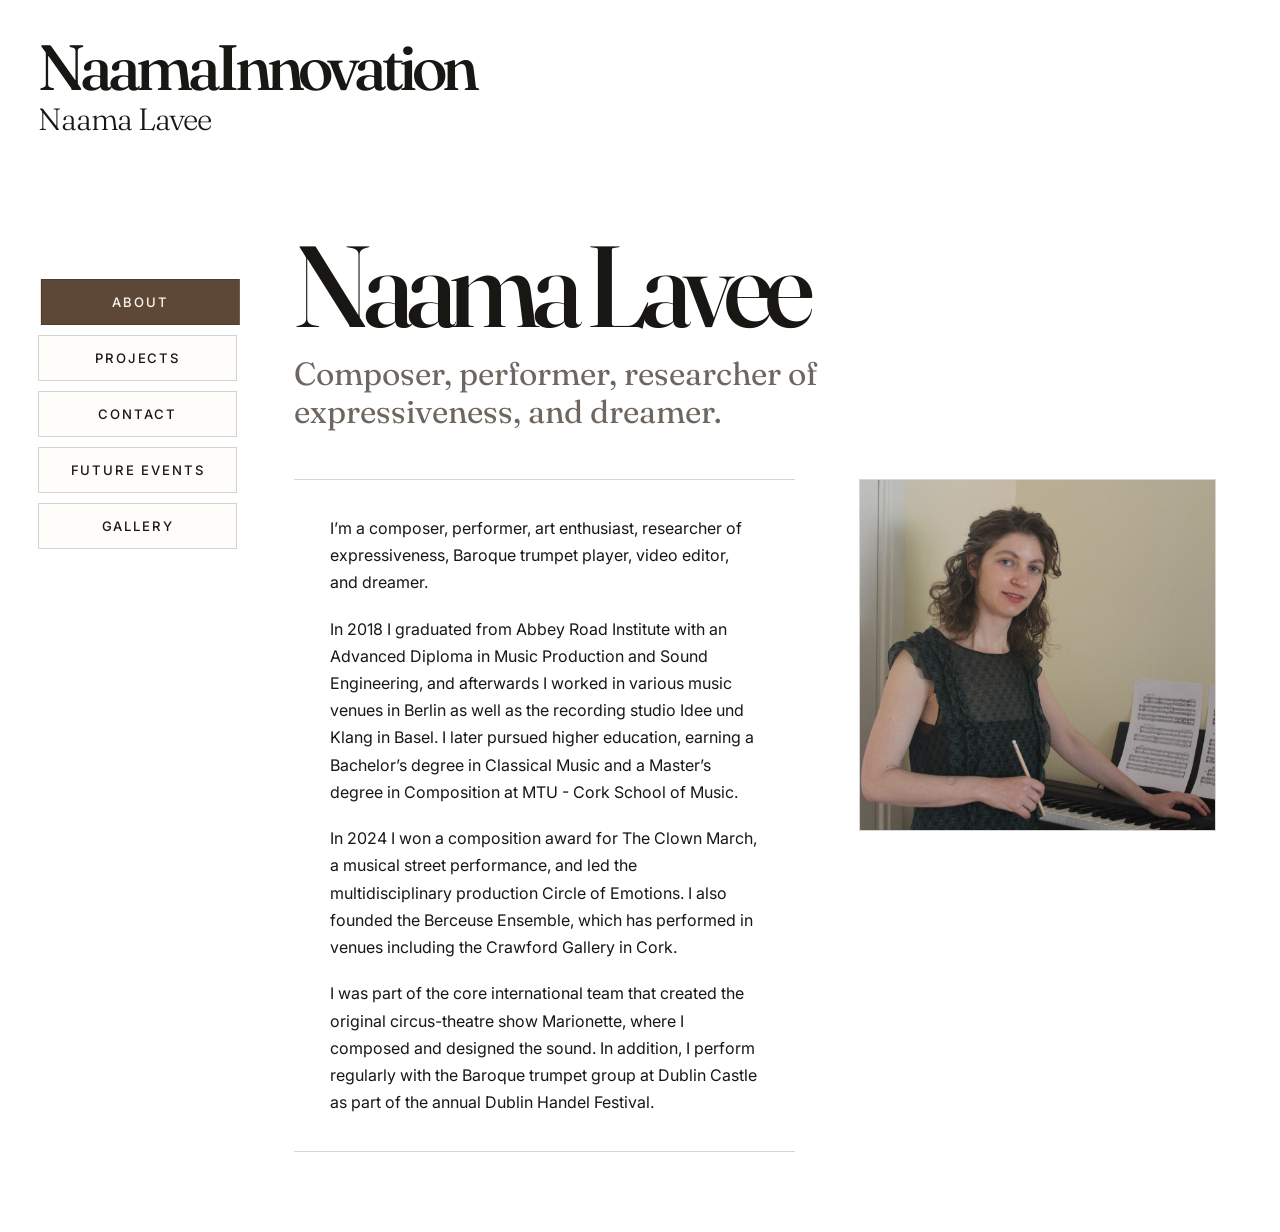
==== about/index.html @ 9650867d "Build NaamaInnovation website" ====
<!doctype html>
<html lang="en">
  <head>
    <meta charset="utf-8">
    <meta name="viewport" content="width=device-width, initial-scale=1">
    <title>About | NaamaInnovation</title>
    <meta name="description" content="About composer and performer Naama Lavee.">
    <link rel="preconnect" href="https://fonts.googleapis.com">
    <link rel="preconnect" href="https://fonts.gstatic.com" crossorigin>
    <link href="https://fonts.googleapis.com/css2?family=Fraunces:opsz,wght@9..144,300;9..144,500;9..144,700&family=Inter:wght@300;400;500;600&display=swap" rel="stylesheet">
    <link rel="stylesheet" href="/assets/css/styles.css?v=20260628-5">
  </head>
  <body class="content-page reference-page">
    <header class="site-brand" aria-label="Site title">
      <a class="brand-title" href="/">NaamaInnovation</a>
      <p class="brand-subtitle">Naama Lavee</p>
    </header>

    <nav class="sidebar" aria-label="Main navigation">
      <a href="/about/" aria-current="page">About</a>
      <a href="/works/">Projects</a>
      <a href="/contact/">Contact</a>
      <a href="/events/">Future Events</a>
      <a href="/gallery/">Gallery</a>
    </nav>

    <main class="page-shell">
      <section class="page-content">
        <h1 class="page-title">Naama Lavee</h1>
        <p class="page-subtitle">Composer, performer, researcher of expressiveness, and dreamer.</p>

        <div class="about-grid">
          <div class="about-copy">
            <p>I’m a composer, performer, art enthusiast, researcher of expressiveness, Baroque trumpet player, video editor, and dreamer.</p>
            <p>In 2018 I graduated from Abbey Road Institute with an Advanced Diploma in Music Production and Sound Engineering, and afterwards I worked in various music venues in Berlin as well as the recording studio Idee und Klang in Basel. I later pursued higher education, earning a Bachelor’s degree in Classical Music and a Master’s degree in Composition at MTU - Cork School of Music.</p>
            <p>In 2024 I won a composition award for The Clown March, a musical street performance, and led the multidisciplinary production Circle of Emotions. I also founded the Berceuse Ensemble, which has performed in venues including the Crawford Gallery in Cork.</p>
            <p>I was part of the core international team that created the original circus-theatre show Marionette, where I composed and designed the sound. In addition, I perform regularly with the Baroque trumpet group at Dublin Castle as part of the annual Dublin Handel Festival.</p>
          </div>
          <img class="portrait" src="/photos/png3.jpeg" alt="Naama Lavee portrait">
        </div>
      </section>
    </main>
  </body>
</html>
---- assets/css/styles.css ----
:root {
  --font-display: "Fraunces", Georgia, serif;
  --font-body: "Inter", Arial, sans-serif;
  --ink: #191714;
  --muted: #6e675f;
  --paper: #f5f0e7;
  --panel: rgba(248, 244, 235, 0.88);
  --line: rgba(25, 23, 20, 0.18);
  --accent: #5d4737;
  --sidebar-left: clamp(1rem, 3vw, 3rem);
  --content-left: clamp(12rem, 23vw, 20rem);
}

* {
  box-sizing: border-box;
}

html {
  min-height: 100%;
  scroll-behavior: smooth;
}

body {
  min-height: 100vh;
  margin: 0;
  color: var(--ink);
  background: var(--paper);
  font-family: var(--font-body);
  font-size: 16px;
  line-height: 1.7;
}

a {
  color: inherit;
}

.landing-page {
  min-height: 100vh;
  background-image: linear-gradient(90deg, rgba(0, 0, 0, 0.12), rgba(0, 0, 0, 0.02)), url("/photos/Landing%20page%20image.png");
  background-position: center;
  background-size: cover;
  background-attachment: fixed;
}

.content-page {
  background: #fff;
}

.projects-page,
.reference-page {
  background: #fff;
}

.projects-page .page-shell,
.projects-page .page-content,
.reference-page .page-shell,
.reference-page .page-content {
  background: #fff;
}

.site-brand {
  position: fixed;
  z-index: 10;
  top: clamp(1rem, 3vw, 2.35rem);
  left: var(--sidebar-left);
  width: min(42vw, 24rem);
  color: #f5efe2;
  text-shadow: 0 0.16rem 1rem rgba(0, 0, 0, 0.48);
}

.content-page .site-brand {
  color: var(--ink);
  text-shadow: none;
}

.brand-title {
  display: block;
  font-family: var(--font-display);
  font-size: clamp(2rem, 5vw, 5.4rem);
  font-weight: 500;
  line-height: 0.92;
  letter-spacing: -0.08em;
  text-decoration: none;
}

.brand-subtitle {
  margin: 0.45rem 0 0;
  font-family: var(--font-display);
  font-size: clamp(1.1rem, 2.4vw, 2.35rem);
  font-weight: 300;
  line-height: 1;
  letter-spacing: -0.035em;
}

.sidebar {
  position: fixed;
  z-index: 10;
  left: var(--sidebar-left);
  top: clamp(11rem, 31vh, 18rem);
  display: grid;
  width: min(12.4rem, 35vw);
  gap: 0.62rem;
}

.sidebar a {
  display: block;
  border: 1px solid rgba(245, 239, 226, 0.62);
  padding: 0.68rem 1rem;
  color: #f5efe2;
  background: rgba(24, 23, 22, 0.34);
  font-size: 0.82rem;
  font-weight: 500;
  letter-spacing: 0.14em;
  text-align: center;
  text-decoration: none;
  text-transform: uppercase;
  backdrop-filter: blur(6px);
  transition: background 180ms ease, color 180ms ease, transform 180ms ease;
}

.content-page .sidebar a {
  border-color: var(--line);
  color: var(--ink);
  background: rgba(255, 252, 245, 0.62);
}

.sidebar a:hover,
.sidebar a:focus-visible,
.sidebar a[aria-current="page"] {
  color: var(--ink);
  background: rgba(245, 239, 226, 0.88);
  transform: translateX(0.18rem);
}

.content-page .sidebar a:hover,
.content-page .sidebar a:focus-visible,
.content-page .sidebar a[aria-current="page"] {
  color: #fffaf0;
  background: var(--accent);
}

.page-shell {
  min-height: 100vh;
  padding: clamp(11rem, 26vh, 15rem) clamp(1.25rem, 5vw, 5rem) 5rem var(--content-left);
}

.page-content {
  width: min(100%, 70rem);
  margin-left: auto;
  margin-right: auto;
}

.projects-page .page-content {
  width: min(100%, 74rem);
  margin-left: auto;
  margin-right: 0;
}

.gallery-page .page-content {
  width: min(100%, 62rem);
  margin-left: auto;
  margin-right: 0;
}

.page-kicker {
  margin: 0 0 0.5rem;
  color: var(--muted);
  font-size: 0.78rem;
  font-weight: 600;
  letter-spacing: 0.2em;
  text-transform: uppercase;
}

.page-title {
  margin: 0;
  font-family: var(--font-display);
  font-size: clamp(3.2rem, 9vw, 8rem);
  font-weight: 500;
  line-height: 0.9;
  letter-spacing: -0.07em;
}

.page-subtitle {
  max-width: 42rem;
  margin: 1.1rem 0 3rem;
  color: var(--muted);
  font-family: var(--font-display);
  font-size: clamp(1.25rem, 2.6vw, 2rem);
  line-height: 1.18;
}

.about-grid {
  display: grid;
  grid-template-columns: minmax(0, 1.05fr) minmax(16rem, 0.75fr);
  gap: clamp(2rem, 5vw, 5rem);
  align-items: start;
}

.about-copy {
  padding: clamp(1.25rem, 3vw, 2.2rem);
  border-top: 1px solid var(--line);
  border-bottom: 1px solid var(--line);
  background: transparent;
}

.about-copy p {
  margin: 0 0 1.2rem;
}

.about-copy p:last-child {
  margin-bottom: 0;
}

.portrait {
  width: 100%;
  min-height: 22rem;
  object-fit: cover;
  border: 1px solid var(--line);
}

.works-list,
.events-list {
  display: grid;
  gap: 2rem;
}

.work-card {
  display: grid;
  grid-template-columns: minmax(13rem, 0.75fr) minmax(0, 1fr);
  min-height: 25rem;
  border-top: 1px solid var(--line);
  border-bottom: 1px solid var(--line);
  background: transparent;
}

.work-card-no-image {
  grid-template-columns: 1fr;
}

.work-card-no-image .work-body {
  max-width: none;
}

.work-body-with-video {
  display: grid;
  grid-template-columns: minmax(0, 0.95fr) minmax(18rem, 0.85fr);
  gap: clamp(1.5rem, 4vw, 3rem);
  align-items: start;
}

.work-visual {
  display: grid;
  align-content: start;
  padding: clamp(1rem, 3vw, 1.8rem);
}

.work-visual img {
  width: 100%;
  aspect-ratio: 4 / 5;
  object-fit: cover;
  border: 1px solid var(--line);
}

.work-body {
  padding: clamp(1.4rem, 4vw, 3rem);
}

.work-title,
.event-title {
  margin: 0;
  font-family: var(--font-display);
  font-size: clamp(2.2rem, 5vw, 4.8rem);
  font-weight: 500;
  line-height: 0.92;
  letter-spacing: -0.06em;
}

.work-subtitle {
  margin: 0.9rem 0 2rem;
  color: var(--muted);
  font-family: var(--font-display);
  font-size: clamp(1.1rem, 2.2vw, 1.6rem);
  line-height: 1.18;
}

.work-description {
  max-width: 37rem;
  margin: 0 0 1.8rem;
}

.credits {
  display: grid;
  gap: 0.35rem;
  margin: 0;
  color: var(--muted);
}

.credits div {
  display: grid;
  grid-template-columns: 14.5rem minmax(0, 1fr);
  gap: 1rem;
}

.credits dt {
  font-weight: 600;
  color: var(--ink);
  white-space: nowrap;
}

.credits dd {
  margin: 0;
  white-space: nowrap;
}

.video-embed {
  margin-top: 0;
}

.video-embed iframe {
  display: block;
  width: 100%;
  aspect-ratio: 16 / 9;
  border: 1px solid var(--line);
}

.events-grid {
  display: grid;
  grid-template-columns: repeat(2, minmax(0, 1fr));
  gap: clamp(1.4rem, 4vw, 3rem);
}

.event-list-reference {
  display: grid;
  gap: 0;
  border-top: 1px solid var(--line);
}

.event-column {
  min-height: 27rem;
  padding: clamp(1rem, 3vw, 1.8rem);
  border: 1px solid var(--line);
  background: rgba(255, 252, 245, 0.74);
}

.event-heading {
  margin: 0 0 1.6rem;
  color: var(--muted);
  font-size: 0.8rem;
  font-weight: 700;
  letter-spacing: 0.18em;
  text-transform: uppercase;
}

.event-card {
  display: grid;
  grid-template-columns: minmax(9rem, 0.36fr) minmax(0, 1fr) auto;
  gap: clamp(1rem, 3vw, 3rem);
  align-items: start;
  padding: 1.7rem 0;
  border-bottom: 1px solid var(--line);
}

.event-date {
  margin: 0;
  color: var(--ink);
  font-size: 0.92rem;
  font-weight: 600;
}

.event-main {
  min-width: 0;
}

.event-main .event-title {
  font-family: var(--font-body);
  font-size: clamp(1.15rem, 2vw, 1.55rem);
  font-weight: 500;
  line-height: 1.25;
  letter-spacing: 0.03em;
}

.event-meta,
.event-description {
  margin: 0.7rem 0 0;
  color: var(--muted);
}

.event-link {
  display: inline-block;
  margin-top: 0.25rem;
  font-size: 0.85rem;
  font-weight: 600;
  letter-spacing: 0.08em;
  text-transform: uppercase;
}

.contact-panel {
  display: inline-block;
  padding: clamp(1.4rem, 4vw, 3rem) 0;
  border-top: 1px solid var(--line);
  border-bottom: 1px solid var(--line);
  background: transparent;
}

.contact-links {
  display: grid;
  gap: 0.85rem;
}

.contact-email {
  font-family: var(--font-display);
  font-size: clamp(1rem, 2vw, 1.6rem);
  line-height: 1.1;
  letter-spacing: -0.04em;
  text-decoration-thickness: 0.05em;
  text-underline-offset: 0.16em;
}

.contact-instagram {
  color: var(--muted);
  font-size: clamp(0.95rem, 1.6vw, 1.15rem);
  text-decoration-thickness: 0.05em;
  text-underline-offset: 0.18em;
}

.gallery-grid {
  display: grid;
  grid-template-columns: repeat(3, minmax(0, 1fr));
  gap: clamp(0.75rem, 2vw, 1.25rem);
  margin-top: 2rem;
}

.gallery-grid img {
  width: 100%;
  aspect-ratio: 1 / 1;
  object-fit: cover;
  border: 1px solid var(--line);
  cursor: zoom-in;
  transition: opacity 160ms ease, transform 160ms ease;
}

.gallery-grid img:hover,
.gallery-grid img:focus-visible {
  opacity: 0.82;
  transform: scale(0.985);
  outline: none;
}

.lightbox[hidden] {
  display: none;
}

.lightbox {
  position: fixed;
  z-index: 100;
  inset: 0;
  display: grid;
  place-items: center;
  padding: clamp(1rem, 4vw, 3rem);
  background: rgba(12, 11, 10, 0.86);
}

.lightbox img {
  max-width: min(100%, 78rem);
  max-height: 88vh;
  object-fit: contain;
  box-shadow: 0 1rem 4rem rgba(0, 0, 0, 0.35);
}

.lightbox-close {
  position: fixed;
  top: 1rem;
  right: 1rem;
  border: 1px solid rgba(255, 255, 255, 0.4);
  padding: 0.65rem 0.9rem;
  color: #fff;
  background: rgba(0, 0, 0, 0.32);
  font-family: var(--font-body);
  font-size: 0.78rem;
  font-weight: 600;
  letter-spacing: 0.12em;
  text-transform: uppercase;
  cursor: pointer;
}

.lightbox-open {
  overflow: hidden;
}

.empty-state {
  padding: 1rem;
  color: var(--muted);
  border: 1px solid var(--line);
  background: rgba(255, 252, 245, 0.74);
}

@media (max-width: 820px) {
  :root {
    --content-left: 1rem;
  }

  .landing-page {
    background-attachment: scroll;
    background-position: 58% center;
  }

  .site-brand {
    position: absolute;
    width: calc(100% - 2rem);
  }

  .sidebar {
    position: absolute;
    top: auto;
    right: 1rem;
    bottom: 1.25rem;
    left: 1rem;
    width: auto;
    grid-template-columns: repeat(2, 1fr);
  }

  .content-page .sidebar {
    top: 8.5rem;
    bottom: auto;
  }

  .sidebar {
    grid-template-columns: repeat(3, 1fr);
  }

  .page-shell {
    padding-top: 15rem;
    padding-right: 1rem;
    padding-bottom: 3rem;
  }

  .page-content {
    margin: 0;
  }

  .about-grid,
  .work-card,
  .events-grid,
  .gallery-grid {
    grid-template-columns: 1fr;
  }

  .work-visual {
    border-right: 0;
    border-bottom: 1px solid var(--line);
  }

  .work-visual img {
    aspect-ratio: 16 / 10;
  }

  .event-card {
    grid-template-columns: 1fr;
    gap: 0.5rem;
  }

  .work-body-with-video {
    grid-template-columns: 1fr;
  }

  .gallery-grid {
    grid-template-columns: repeat(2, minmax(0, 1fr));
  }

  .event-link {
    margin-top: 0.4rem;
  }
}

@media (max-width: 520px) {
  .brand-title {
    font-size: clamp(2rem, 12vw, 3.8rem);
  }

  .sidebar a {
    padding: 0.62rem 0.7rem;
    font-size: 0.72rem;
  }

  .sidebar {
    grid-template-columns: repeat(2, 1fr);
  }

  .credits div {
    grid-template-columns: 1fr;
    gap: 0.05rem;
  }
}
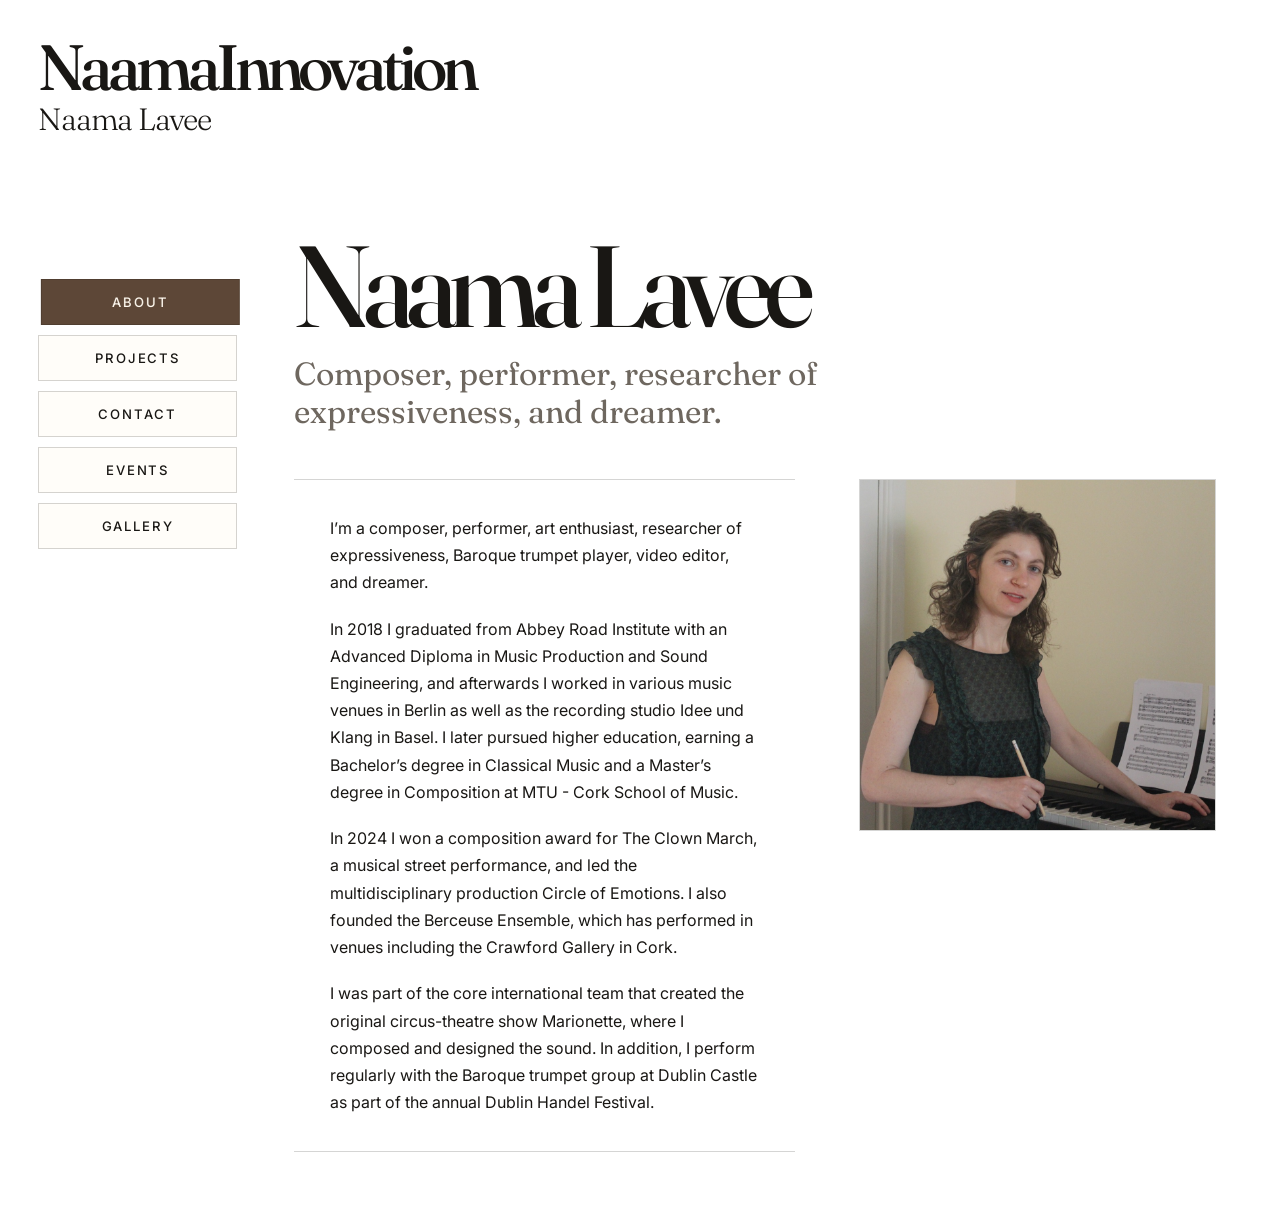
==== commit ad5c6509: "Add update workflow refinements" ====
--- a/about/index.html
+++ b/about/index.html
@@ -8,7 +8,7 @@
     <link rel="preconnect" href="https://fonts.googleapis.com">
     <link rel="preconnect" href="https://fonts.gstatic.com" crossorigin>
     <link href="https://fonts.googleapis.com/css2?family=Fraunces:opsz,wght@9..144,300;9..144,500;9..144,700&family=Inter:wght@300;400;500;600&display=swap" rel="stylesheet">
-    <link rel="stylesheet" href="/assets/css/styles.css?v=20260628-5">
+    <link rel="stylesheet" href="/assets/css/styles.css?v=20260628-9">
   </head>
   <body class="content-page reference-page">
     <header class="site-brand" aria-label="Site title">
@@ -20,7 +20,7 @@
       <a href="/about/" aria-current="page">About</a>
       <a href="/works/">Projects</a>
       <a href="/contact/">Contact</a>
-      <a href="/events/">Future Events</a>
+      <a href="/events/">Events</a>
       <a href="/gallery/">Gallery</a>
     </nav>
 
--- a/assets/css/styles.css
+++ b/assets/css/styles.css
@@ -162,6 +162,12 @@
   margin-right: 0;
 }
 
+.events-page .page-content {
+  width: min(100%, 64rem);
+  margin-left: auto;
+  margin-right: 0;
+}
+
 .page-kicker {
   margin: 0 0 0.5rem;
   color: var(--muted);
@@ -313,7 +319,13 @@
 }
 
 .video-embed {
+  display: grid;
+  gap: 1rem;
   margin-top: 0;
+}
+
+.video-count-2 {
+  grid-template-columns: repeat(2, minmax(0, 1fr));
 }
 
 .video-embed iframe {
@@ -353,7 +365,7 @@
 
 .event-card {
   display: grid;
-  grid-template-columns: minmax(9rem, 0.36fr) minmax(0, 1fr) auto;
+  grid-template-columns: 9rem minmax(0, 1fr) 8rem;
   gap: clamp(1rem, 3vw, 3rem);
   align-items: start;
   padding: 1.7rem 0;
@@ -379,6 +391,11 @@
   letter-spacing: 0.03em;
 }
 
+.event-main .event-title a {
+  text-decoration-thickness: 0.045em;
+  text-underline-offset: 0.16em;
+}
+
 .event-meta,
 .event-description {
   margin: 0.7rem 0 0;
@@ -391,7 +408,12 @@
   font-size: 0.85rem;
   font-weight: 600;
   letter-spacing: 0.08em;
+  text-align: right;
   text-transform: uppercase;
+}
+
+.event-link-placeholder {
+  display: block;
 }
 
 .contact-panel {
@@ -563,6 +585,10 @@
     grid-template-columns: 1fr;
   }
 
+  .video-count-2 {
+    grid-template-columns: 1fr;
+  }
+
   .gallery-grid {
     grid-template-columns: repeat(2, minmax(0, 1fr));
   }
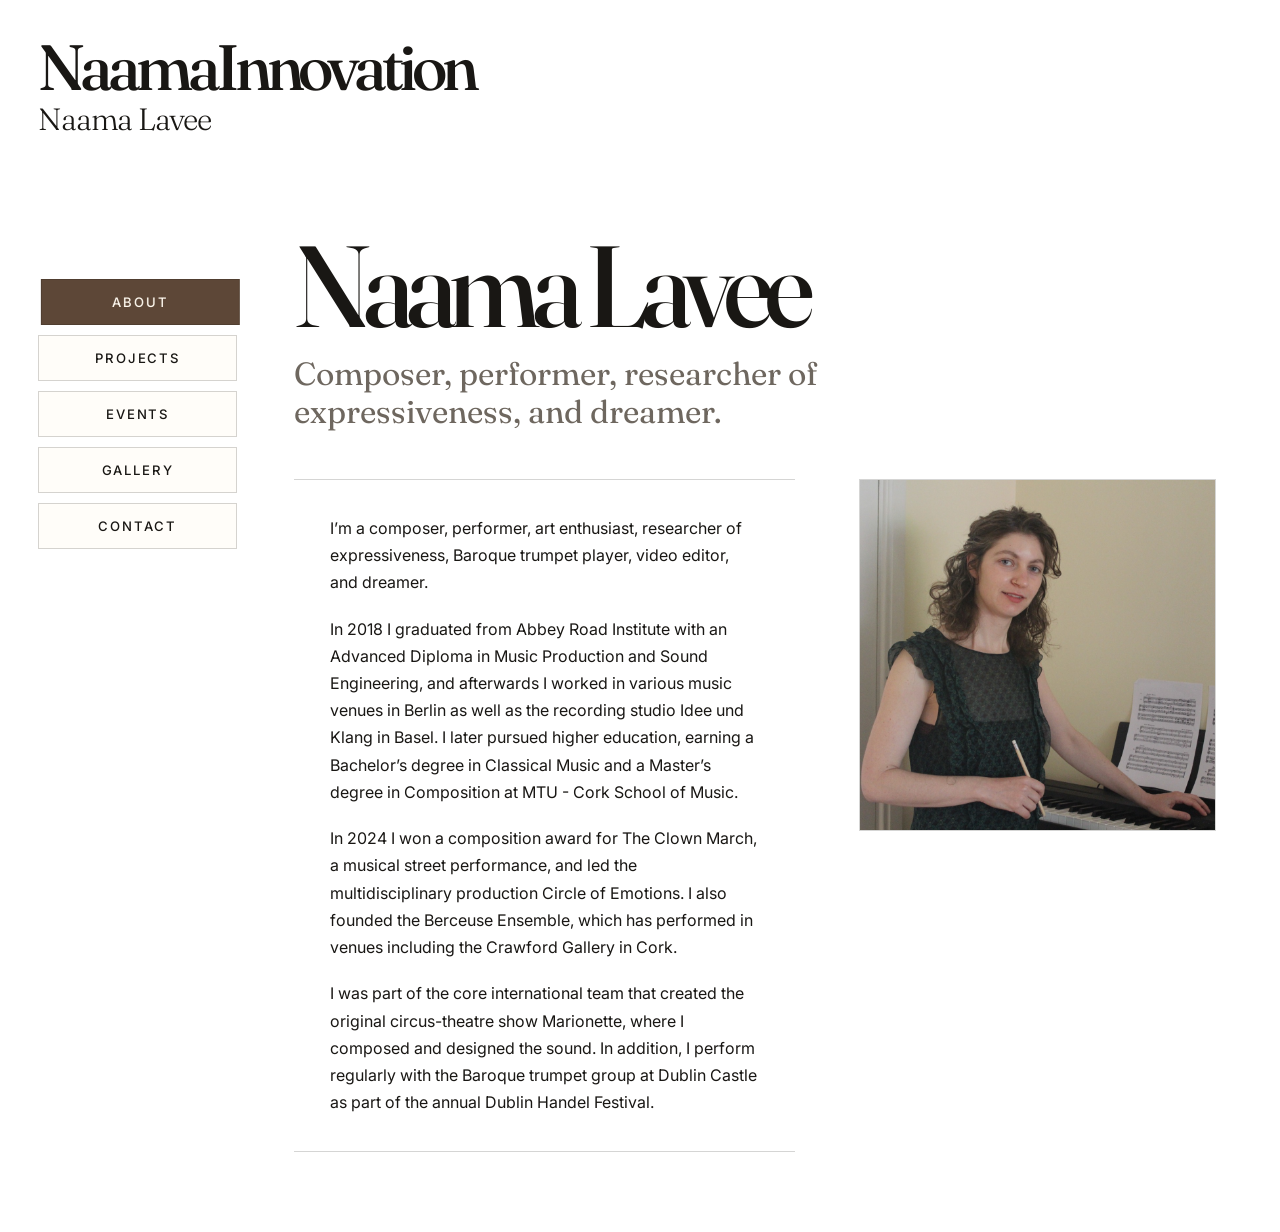
==== commit 0b64d95c: "Refine contact and page layouts" ====
--- a/about/index.html
+++ b/about/index.html
@@ -8,20 +8,26 @@
     <link rel="preconnect" href="https://fonts.googleapis.com">
     <link rel="preconnect" href="https://fonts.gstatic.com" crossorigin>
     <link href="https://fonts.googleapis.com/css2?family=Fraunces:opsz,wght@9..144,300;9..144,500;9..144,700&family=Inter:wght@300;400;500;600&display=swap" rel="stylesheet">
-    <link rel="stylesheet" href="/assets/css/styles.css?v=20260628-9">
+    <link rel="stylesheet" href="/assets/css/styles.css?v=20260628-13">
   </head>
-  <body class="content-page reference-page">
+  <body class="content-page reference-page about-page">
     <header class="site-brand" aria-label="Site title">
       <a class="brand-title" href="/">NaamaInnovation</a>
       <p class="brand-subtitle">Naama Lavee</p>
     </header>
 
-    <nav class="sidebar" aria-label="Main navigation">
+    <button class="menu-toggle" type="button" aria-label="Open menu" aria-expanded="false" aria-controls="main-navigation">
+      <span></span>
+      <span></span>
+      <span></span>
+    </button>
+
+    <nav class="sidebar" id="main-navigation" aria-label="Main navigation">
       <a href="/about/" aria-current="page">About</a>
       <a href="/works/">Projects</a>
-      <a href="/contact/">Contact</a>
       <a href="/events/">Events</a>
       <a href="/gallery/">Gallery</a>
+      <a href="/contact/">Contact</a>
     </nav>
 
     <main class="page-shell">
@@ -40,5 +46,6 @@
         </div>
       </section>
     </main>
+    <script src="/assets/js/menu.js?v=20260628-11"></script>
   </body>
 </html>
--- a/assets/css/styles.css
+++ b/assets/css/styles.css
@@ -132,6 +132,10 @@
   transform: translateX(0.18rem);
 }
 
+.menu-toggle {
+  display: none;
+}
+
 .content-page .sidebar a:hover,
 .content-page .sidebar a:focus-visible,
 .content-page .sidebar a[aria-current="page"] {
@@ -163,6 +167,13 @@
 }
 
 .events-page .page-content {
+  width: min(100%, 64rem);
+  margin-left: auto;
+  margin-right: 0;
+}
+
+.about-page .page-content,
+.contact-page .page-content {
   width: min(100%, 64rem);
   margin-left: auto;
   margin-right: 0;
@@ -418,6 +429,7 @@
 
 .contact-panel {
   display: inline-block;
+  margin-top: clamp(2.5rem, 8vw, 6rem);
   padding: clamp(1.4rem, 4vw, 3rem) 0;
   border-top: 1px solid var(--line);
   border-bottom: 1px solid var(--line);
@@ -439,10 +451,69 @@
 }
 
 .contact-instagram {
-  color: var(--muted);
-  font-size: clamp(0.95rem, 1.6vw, 1.15rem);
-  text-decoration-thickness: 0.05em;
-  text-underline-offset: 0.18em;
+  display: inline-grid;
+  width: 2.15rem;
+  height: 2.15rem;
+  place-items: center;
+  color: var(--muted);
+}
+
+.contact-instagram svg {
+  width: 100%;
+  height: 100%;
+  fill: none;
+  stroke: currentColor;
+  stroke-width: 1.5;
+}
+
+.contact-form {
+  display: grid;
+  width: min(100%, 42rem);
+  gap: 1.1rem;
+  padding: clamp(1.2rem, 3vw, 2rem) 0;
+  border-top: 1px solid var(--line);
+  border-bottom: 1px solid var(--line);
+}
+
+.contact-form label {
+  display: grid;
+  gap: 0.4rem;
+}
+
+.contact-form span {
+  color: var(--muted);
+  font-size: 0.78rem;
+  font-weight: 600;
+  letter-spacing: 0.14em;
+  text-transform: uppercase;
+}
+
+.contact-form input,
+.contact-form textarea {
+  width: 100%;
+  border: 1px solid var(--line);
+  padding: 0.85rem 0.9rem;
+  color: var(--ink);
+  background: #fff;
+  font: inherit;
+}
+
+.contact-form textarea {
+  resize: vertical;
+}
+
+.contact-form button {
+  justify-self: end;
+  border: 1px solid var(--ink);
+  padding: 0.72rem 2rem;
+  color: #fff;
+  background: var(--ink);
+  font-family: var(--font-body);
+  font-size: 0.82rem;
+  font-weight: 600;
+  letter-spacing: 0.14em;
+  text-transform: uppercase;
+  cursor: pointer;
 }
 
 .gallery-grid {
@@ -527,36 +598,124 @@
   }
 
   .site-brand {
-    position: absolute;
-    width: calc(100% - 2rem);
+    position: fixed;
+    top: 0;
+    left: 0;
+    width: 100%;
+    padding: 0.95rem 4.5rem 1rem 1rem;
+    background: rgba(255, 255, 255, 0.94);
+    border-bottom: 1px solid var(--line);
+    color: var(--ink);
+    text-shadow: none;
+    backdrop-filter: blur(10px);
+  }
+
+  .landing-page .site-brand {
+    color: var(--ink);
+    text-shadow: none;
+  }
+
+  .brand-title {
+    font-size: clamp(2rem, 11vw, 3.4rem);
+  }
+
+  .brand-subtitle {
+    font-size: clamp(1.1rem, 5vw, 1.55rem);
+  }
+
+  .menu-toggle {
+    position: fixed;
+    z-index: 30;
+    top: 1rem;
+    right: 1rem;
+    display: grid;
+    gap: 0.27rem;
+    width: 2.85rem;
+    height: 2.85rem;
+    place-content: center;
+    border: 1px solid var(--line);
+    background: rgba(255, 255, 255, 0.92);
+    cursor: pointer;
+  }
+
+  .menu-toggle span {
+    display: block;
+    width: 1.25rem;
+    height: 0.11rem;
+    background: var(--ink);
+    transition: transform 180ms ease, opacity 180ms ease;
+  }
+
+  .menu-open .menu-toggle span:nth-child(1) {
+    transform: translateY(0.38rem) rotate(45deg);
+  }
+
+  .menu-open .menu-toggle span:nth-child(2) {
+    opacity: 0;
+  }
+
+  .menu-open .menu-toggle span:nth-child(3) {
+    transform: translateY(-0.38rem) rotate(-45deg);
   }
 
   .sidebar {
-    position: absolute;
-    top: auto;
+    position: fixed;
+    z-index: 20;
+    top: 6.6rem;
     right: 1rem;
-    bottom: 1.25rem;
     left: 1rem;
+    display: grid;
     width: auto;
-    grid-template-columns: repeat(2, 1fr);
-  }
-
-  .content-page .sidebar {
-    top: 8.5rem;
-    bottom: auto;
-  }
-
-  .sidebar {
-    grid-template-columns: repeat(3, 1fr);
+    max-height: calc(100vh - 7.6rem);
+    gap: 0.5rem;
+    grid-template-columns: 1fr;
+    padding: 0.75rem;
+    background: rgba(255, 255, 255, 0.96);
+    border: 1px solid var(--line);
+    box-shadow: 0 1rem 2.5rem rgba(25, 23, 20, 0.12);
+    opacity: 0;
+    pointer-events: none;
+    transform: translateY(-0.5rem);
+    transition: opacity 180ms ease, transform 180ms ease;
+    backdrop-filter: blur(10px);
+  }
+
+  .menu-open .sidebar {
+    opacity: 1;
+    pointer-events: auto;
+    transform: translateY(0);
+  }
+
+  .sidebar a,
+  .content-page .sidebar a {
+    border-color: var(--line);
+    color: var(--ink);
+    background: transparent;
+  }
+
+  .sidebar a:hover,
+  .sidebar a:focus-visible,
+  .sidebar a[aria-current="page"],
+  .content-page .sidebar a:hover,
+  .content-page .sidebar a:focus-visible,
+  .content-page .sidebar a[aria-current="page"] {
+    color: #fffaf0;
+    background: var(--accent);
+    transform: none;
   }
 
   .page-shell {
-    padding-top: 15rem;
+    padding-top: clamp(9.5rem, 31vw, 12rem);
     padding-right: 1rem;
     padding-bottom: 3rem;
   }
 
   .page-content {
+    margin: 0;
+  }
+
+  .projects-page .page-content {
+    width: min(100%, 70rem);
     margin: 0;
   }
 
@@ -600,7 +759,7 @@
 
 @media (max-width: 520px) {
   .brand-title {
-    font-size: clamp(2rem, 12vw, 3.8rem);
+    font-size: clamp(1.9rem, 10vw, 2.75rem);
   }
 
   .sidebar a {
@@ -608,12 +767,20 @@
     font-size: 0.72rem;
   }
 
-  .sidebar {
-    grid-template-columns: repeat(2, 1fr);
+  .page-title {
+    font-size: clamp(2.7rem, 18vw, 4.5rem);
+  }
+
+  .page-subtitle {
+    font-size: clamp(1.1rem, 6vw, 1.45rem);
   }
 
   .credits div {
     grid-template-columns: 1fr;
     gap: 0.05rem;
   }
-}
+
+  .contact-form button {
+    justify-self: stretch;
+  }
+}
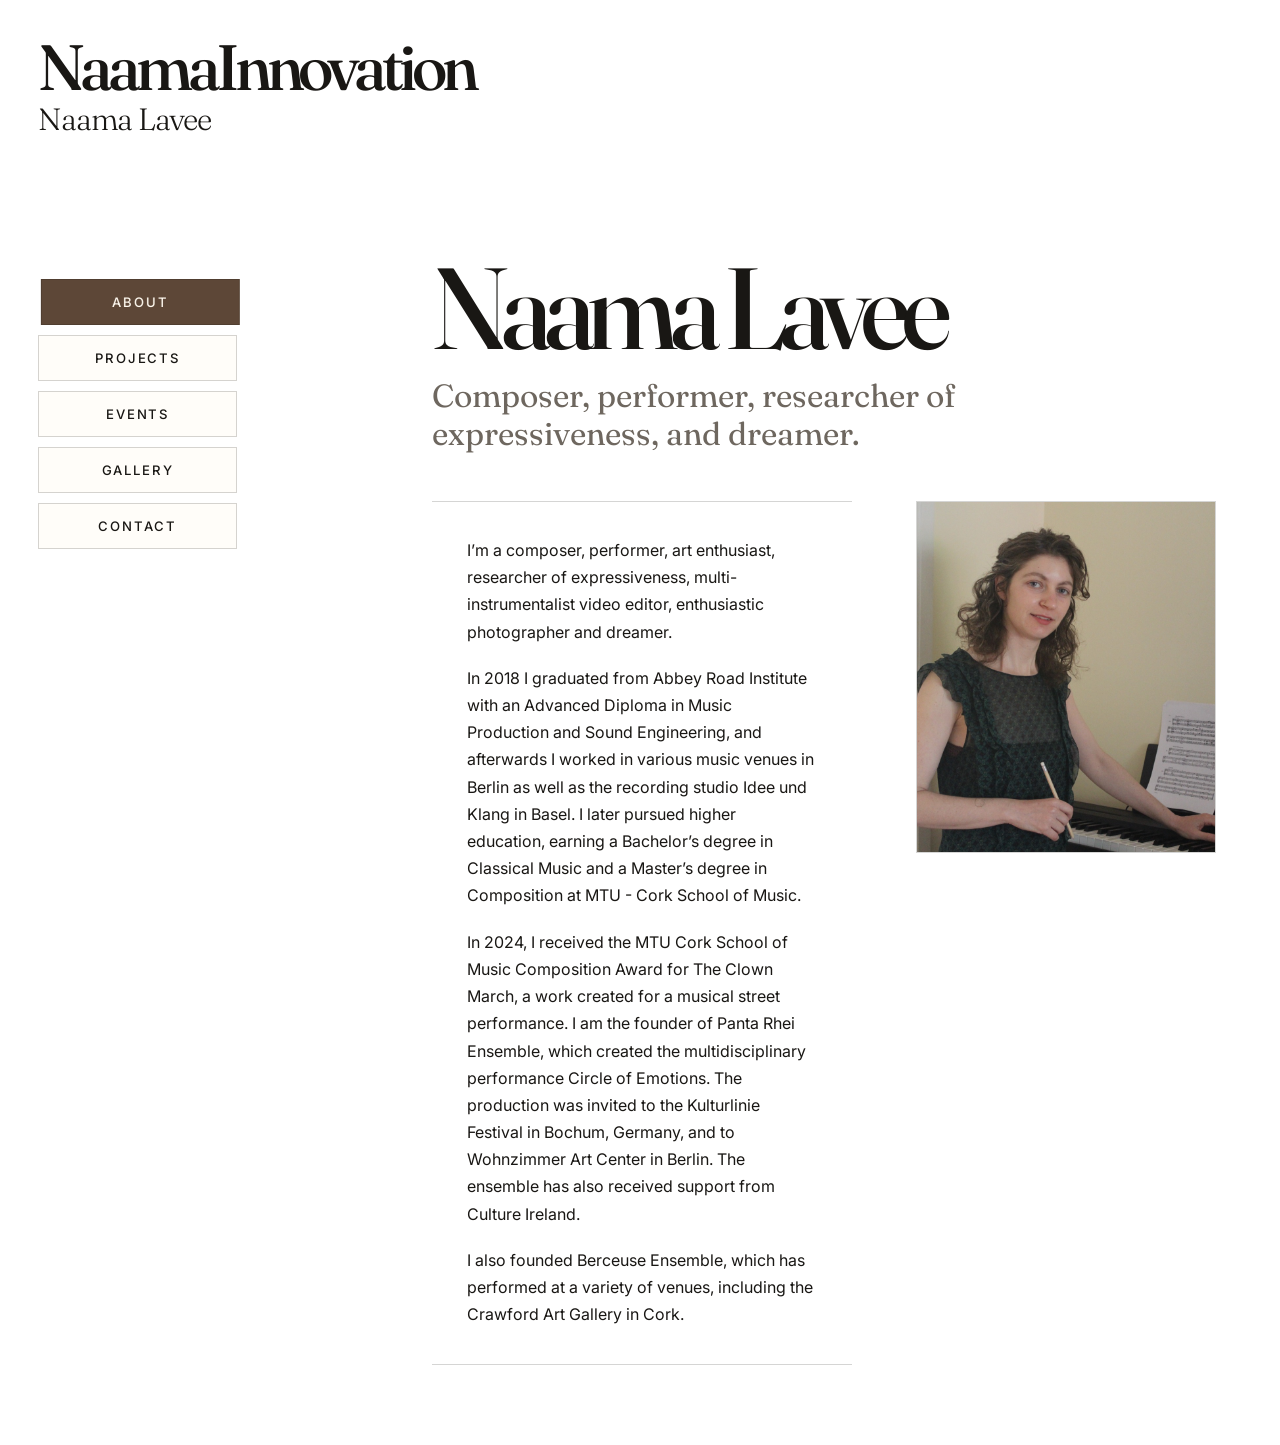
==== commit e925c129: "Fix responsive layout and content" ====
--- a/about/index.html
+++ b/about/index.html
@@ -8,7 +8,7 @@
     <link rel="preconnect" href="https://fonts.googleapis.com">
     <link rel="preconnect" href="https://fonts.gstatic.com" crossorigin>
     <link href="https://fonts.googleapis.com/css2?family=Fraunces:opsz,wght@9..144,300;9..144,500;9..144,700&family=Inter:wght@300;400;500;600&display=swap" rel="stylesheet">
-    <link rel="stylesheet" href="/assets/css/styles.css?v=20260628-13">
+    <link rel="stylesheet" href="/assets/css/styles.css?v=20260628-15">
   </head>
   <body class="content-page reference-page about-page">
     <header class="site-brand" aria-label="Site title">
@@ -37,10 +37,10 @@
 
         <div class="about-grid">
           <div class="about-copy">
-            <p>I’m a composer, performer, art enthusiast, researcher of expressiveness, Baroque trumpet player, video editor, and dreamer.</p>
+            <p>I’m a composer, performer, art enthusiast, researcher of expressiveness, multi-instrumentalist video editor, enthusiastic photographer and dreamer.</p>
             <p>In 2018 I graduated from Abbey Road Institute with an Advanced Diploma in Music Production and Sound Engineering, and afterwards I worked in various music venues in Berlin as well as the recording studio Idee und Klang in Basel. I later pursued higher education, earning a Bachelor’s degree in Classical Music and a Master’s degree in Composition at MTU - Cork School of Music.</p>
-            <p>In 2024 I won a composition award for The Clown March, a musical street performance, and led the multidisciplinary production Circle of Emotions. I also founded the Berceuse Ensemble, which has performed in venues including the Crawford Gallery in Cork.</p>
-            <p>I was part of the core international team that created the original circus-theatre show Marionette, where I composed and designed the sound. In addition, I perform regularly with the Baroque trumpet group at Dublin Castle as part of the annual Dublin Handel Festival.</p>
+            <p>In 2024, I received the MTU Cork School of Music Composition Award for The Clown March, a work created for a musical street performance. I am the founder of Panta Rhei Ensemble, which created the multidisciplinary performance Circle of Emotions. The production was invited to the Kulturlinie Festival in Bochum, Germany, and to Wohnzimmer Art Center in Berlin. The ensemble has also received support from Culture Ireland.</p>
+            <p>I also founded Berceuse Ensemble, which has performed at a variety of venues, including the Crawford Art Gallery in Cork.</p>
           </div>
           <img class="portrait" src="/photos/png3.jpeg" alt="Naama Lavee portrait">
         </div>
--- a/assets/css/styles.css
+++ b/assets/css/styles.css
@@ -585,6 +585,71 @@
   color: var(--muted);
   border: 1px solid var(--line);
   background: rgba(255, 252, 245, 0.74);
+}
+
+@media (min-width: 821px) {
+  :root {
+    --content-left: clamp(27rem, 32vw, 36rem);
+  }
+
+  .content-page .site-brand {
+    width: min(31vw, 28rem);
+    background: rgba(255, 255, 255, 0.88);
+    box-shadow: 0 0 0 0.85rem rgba(255, 255, 255, 0.88);
+  }
+
+  .content-page .page-shell {
+    padding-top: clamp(16rem, 24vh, 19rem);
+  }
+
+  .content-page .page-content {
+    margin-left: 0;
+    margin-right: auto;
+  }
+
+  .projects-page .page-content,
+  .events-page .page-content,
+  .gallery-page .page-content,
+  .about-page .page-content,
+  .contact-page .page-content {
+    margin-left: 0;
+    margin-right: auto;
+  }
+
+  .work-card,
+  .event-card,
+  .gallery-grid,
+  .about-grid,
+  .contact-form,
+  .contact-panel {
+    scroll-margin-top: clamp(16rem, 24vh, 19rem);
+  }
+}
+
+@media (min-width: 821px) and (max-width: 1199px) {
+  :root {
+    --content-left: clamp(18rem, 34vw, 25rem);
+  }
+
+  .brand-title {
+    font-size: clamp(2.4rem, 4.7vw, 4rem);
+  }
+
+  .brand-subtitle {
+    font-size: clamp(1.2rem, 2.4vw, 1.8rem);
+  }
+
+  .sidebar {
+    width: min(10.5rem, 24vw);
+  }
+
+  .content-page .page-shell {
+    padding-top: clamp(13rem, 22vh, 16rem);
+  }
+
+  .page-title {
+    font-size: clamp(3.2rem, 7vw, 5.8rem);
+  }
 }
 
 @media (max-width: 820px) {
@@ -719,6 +784,19 @@
     margin: 0;
   }
 
+  .projects-page .page-title,
+  .projects-page .page-subtitle,
+  .works-list,
+  .work-card,
+  .work-body,
+  .work-copy,
+  .credits,
+  .credits div,
+  .credits dd {
+    min-width: 0;
+    max-width: 100%;
+  }
+
   .about-grid,
   .work-card,
   .events-grid,
@@ -744,6 +822,19 @@
     grid-template-columns: 1fr;
   }
 
+  .work-body {
+    padding: clamp(1.1rem, 5vw, 1.6rem) 0;
+  }
+
+  .work-title,
+  .work-subtitle,
+  .work-description,
+  .credits dt,
+  .credits dd {
+    overflow-wrap: anywhere;
+    white-space: normal;
+  }
+
   .video-count-2 {
     grid-template-columns: 1fr;
   }
@@ -780,6 +871,10 @@
     gap: 0.05rem;
   }
 
+  .credits dd {
+    white-space: normal;
+  }
+
   .contact-form button {
     justify-self: stretch;
   }
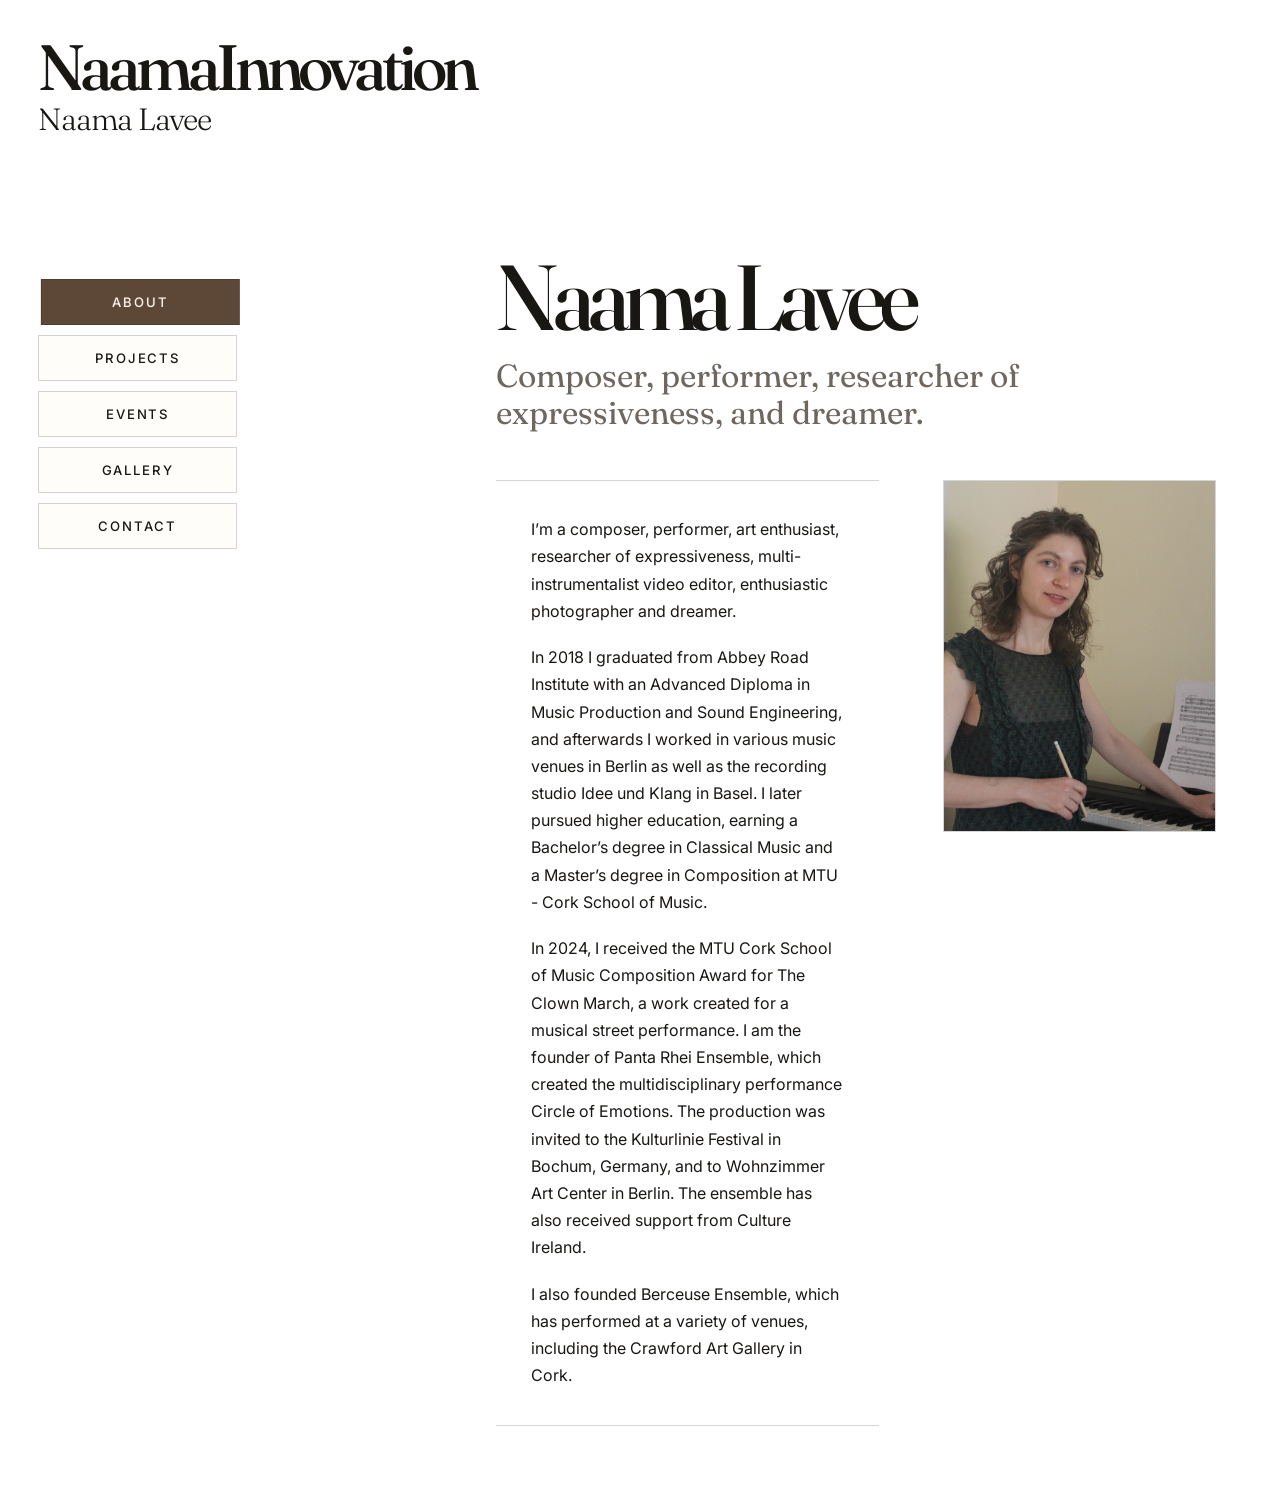
==== commit 32260043: "Fix responsive layout and about contact updates" ====
--- a/about/index.html
+++ b/about/index.html
@@ -8,7 +8,7 @@
     <link rel="preconnect" href="https://fonts.googleapis.com">
     <link rel="preconnect" href="https://fonts.gstatic.com" crossorigin>
     <link href="https://fonts.googleapis.com/css2?family=Fraunces:opsz,wght@9..144,300;9..144,500;9..144,700&family=Inter:wght@300;400;500;600&display=swap" rel="stylesheet">
-    <link rel="stylesheet" href="/assets/css/styles.css?v=20260628-15">
+    <link rel="stylesheet" href="/assets/css/styles.css?v=20260628-16">
   </head>
   <body class="content-page reference-page about-page">
     <header class="site-brand" aria-label="Site title">
--- a/assets/css/styles.css
+++ b/assets/css/styles.css
@@ -628,7 +628,7 @@
 
 @media (min-width: 821px) and (max-width: 1199px) {
   :root {
-    --content-left: clamp(18rem, 34vw, 25rem);
+    --content-left: clamp(22rem, 39vw, 30rem);
   }
 
   .brand-title {
@@ -648,7 +648,29 @@
   }
 
   .page-title {
-    font-size: clamp(3.2rem, 7vw, 5.8rem);
+    font-size: clamp(3rem, 6vw, 5rem);
+  }
+}
+
+@media (min-width: 1200px) and (max-width: 1680px) {
+  :root {
+    --content-left: clamp(31rem, 36vw, 39rem);
+  }
+
+  .content-page .site-brand {
+    width: min(33vw, 31rem);
+  }
+
+  .page-title {
+    font-size: clamp(4.4rem, 7.2vw, 7rem);
+  }
+
+  .projects-page .page-content,
+  .events-page .page-content,
+  .gallery-page .page-content,
+  .about-page .page-content,
+  .contact-page .page-content {
+    width: min(100%, 62rem);
   }
 }
 
